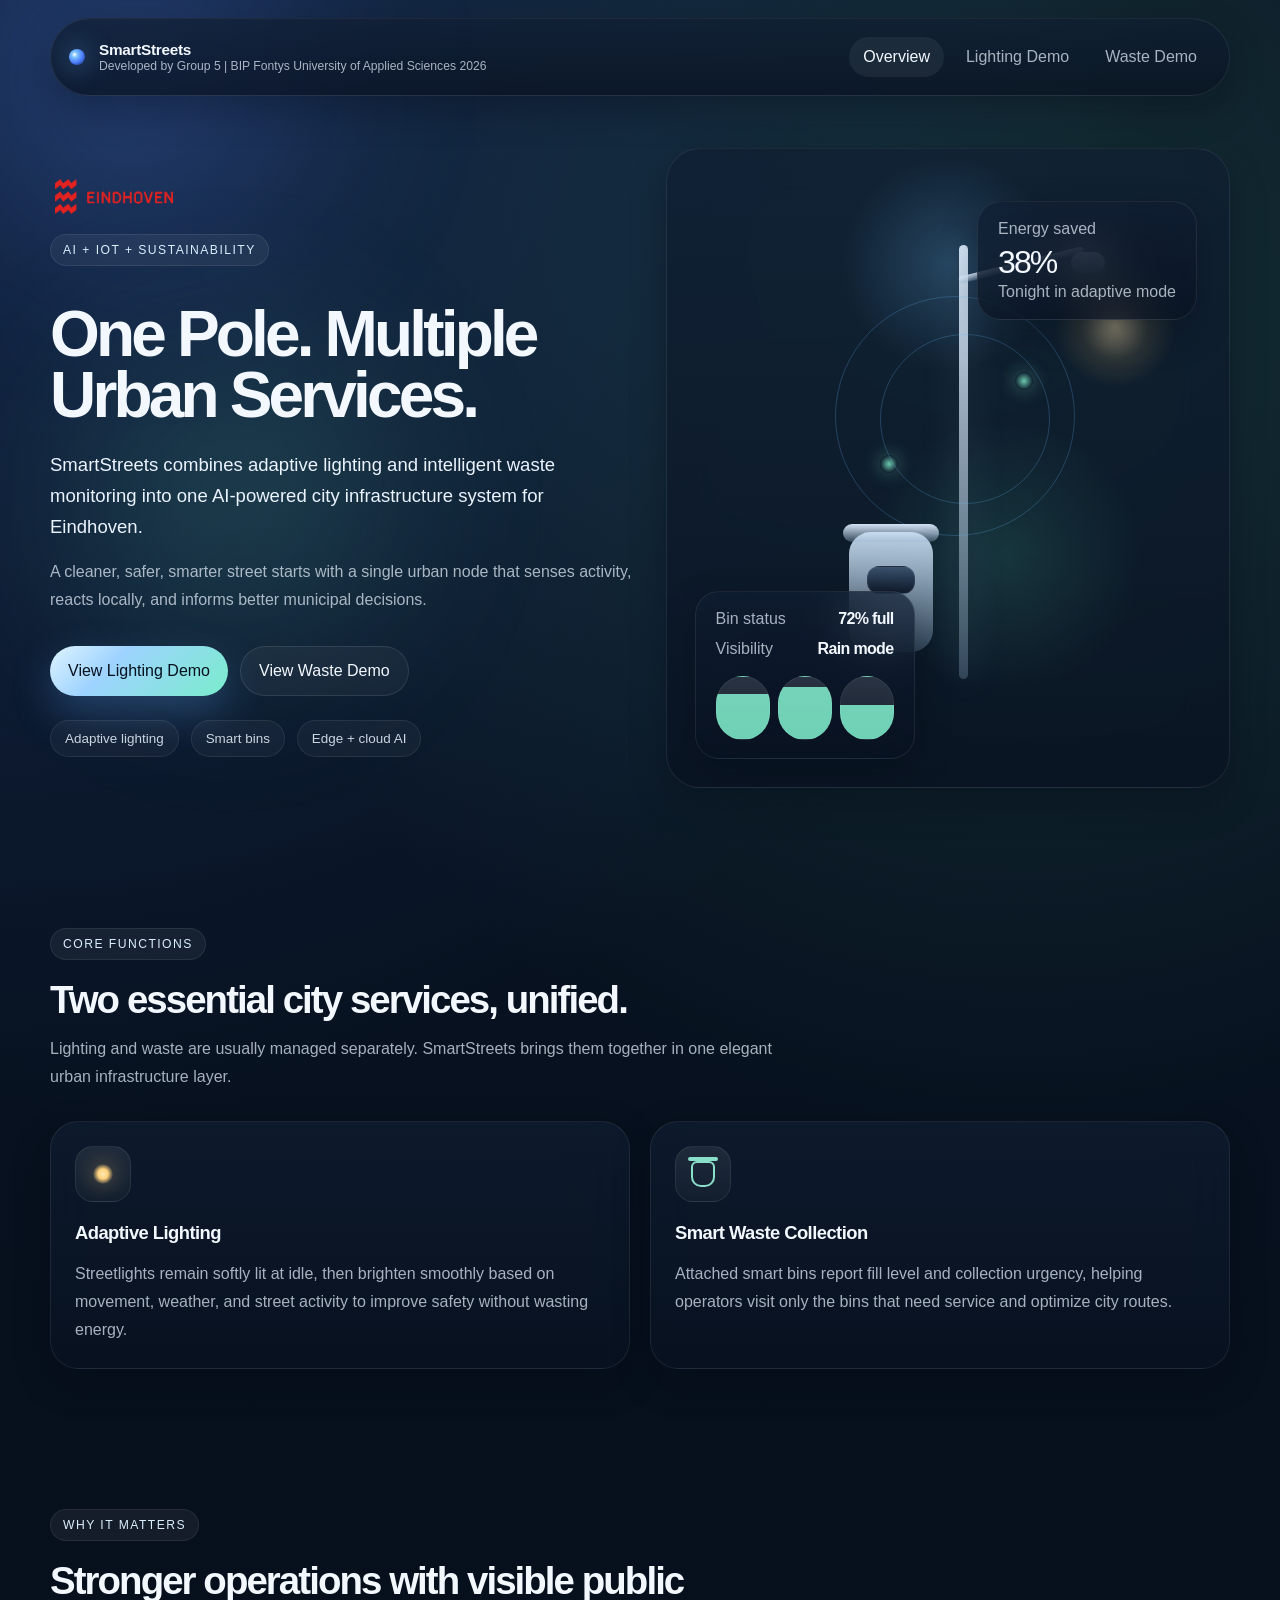
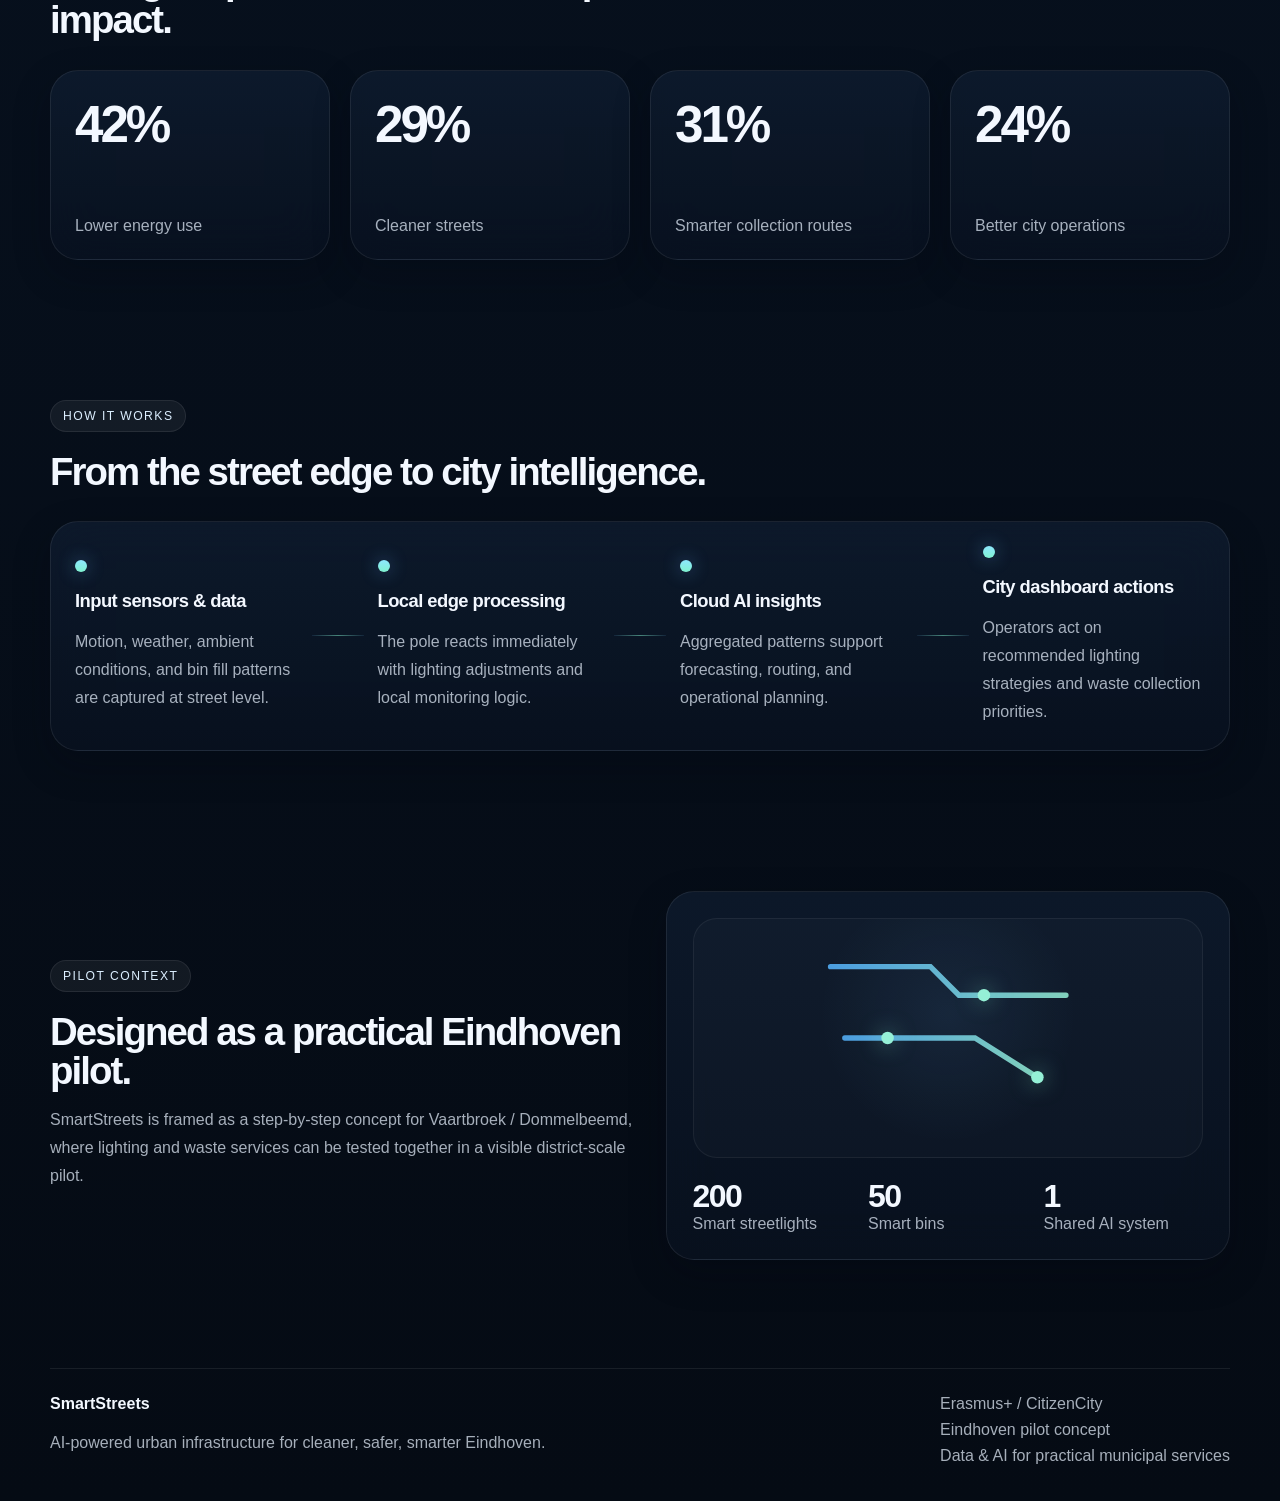
==== index.html @ 126df007 "Initial commit from production" ====
<!DOCTYPE html>
<html lang="en">
<head>
  <meta charset="UTF-8">
  <meta name="viewport" content="width=device-width, initial-scale=1.0">
  <title>SmartStreets | AI-Powered Urban Infrastructure</title>
  <meta name="description" content="SmartStreets is an Erasmus+ / CitizenCity concept for Eindhoven that combines adaptive lighting and smart waste collection in one intelligent street pole.">
  <link rel="stylesheet" href="style.css">
</head>
<body data-page="home">
  <div class="site-shell">
    <div class="ambient ambient-a"></div>
    <div class="ambient ambient-b"></div>
    <div class="ambient-grid"></div>

    <header class="site-header">
      <nav class="nav glass">
        <a class="brand" href="index.html" aria-label="SmartStreets home">
          <span class="brand-mark"></span>
          <span>
            <strong>SmartStreets</strong>
            <small>Developed by Group 5 | BIP Fontys University of Applied Sciences 2026</small>
          </span>
        </a>
        <button class="nav-toggle" type="button" aria-expanded="false" aria-label="Toggle navigation">
          <span></span>
          <span></span>
        </button>
        <div class="nav-links">
          <a class="nav-link active" href="index.html">Overview</a>
          <a class="nav-link" href="lighting.html">Lighting Demo</a>
          <a class="nav-link" href="waste.html">Waste Demo</a>
        </div>
      </nav>
    </header>

    <main>
      <section class="hero hero-home section">
        <div class="container hero-grid">
          <div class="hero-copy reveal">
            <span class="logo">
              <img src="/eindhoven-logo.png">
            </span>
            <div class="eyebrow">AI + IoT + Sustainability</div>
            <h1>One Pole. Multiple Urban Services.</h1>
            <p class="lead">SmartStreets combines adaptive lighting and intelligent waste monitoring into one AI-powered city infrastructure system for Eindhoven.</p>
            <p class="sublead">A cleaner, safer, smarter street starts with a single urban node that senses activity, reacts locally, and informs better municipal decisions.</p>
            <div class="hero-actions">
              <a class="button button-primary" href="lighting.html">View Lighting Demo</a>
              <a class="button button-secondary" href="waste.html">View Waste Demo</a>
            </div>
            <div class="hero-tags">
              <span>Adaptive lighting</span>
              <span>Smart bins</span>
              <span>Edge + cloud AI</span>
            </div>
          </div>

          <div class="hero-visual reveal" data-delay="120">
            <div class="hero-device glass">
              <div class="pole-illustration">
                <div class="pole-glow"></div>
                <div class="pole-stem"></div>
                <div class="pole-arm"></div>
                <div class="pole-lamp"></div>
                <div class="sensor-ring sensor-ring-a"></div>
                <div class="sensor-ring sensor-ring-b"></div>
                <div class="smart-bin">
                  <div class="smart-bin-lid"></div>
                  <div class="smart-bin-panel"></div>
                </div>
                <div class="data-pulse pulse-a"></div>
                <div class="data-pulse pulse-b"></div>
              </div>
              <div class="floating-card stats-card glass">
                <div class="metric-label">Energy saved</div>
                <div class="metric-value" data-count="38">0%</div>
                <div class="metric-meta">Tonight in adaptive mode</div>
              </div>
              <div class="floating-card status-card glass">
                <div class="status-row">
                  <span>Bin status</span>
                  <strong>72% full</strong>
                </div>
                <div class="status-row">
                  <span>Visibility</span>
                  <strong>Rain mode</strong>
                </div>
                <div class="mini-bars">
                  <span style="--fill: 0.72"></span>
                  <span style="--fill: 0.84"></span>
                  <span style="--fill: 0.55"></span>
                </div>
              </div>
            </div>
          </div>
        </div>
      </section>

      <section class="section">
        <div class="container">
          <div class="section-heading reveal">
            <div class="eyebrow">Core Functions</div>
            <h2>Two essential city services, unified.</h2>
            <p>Lighting and waste are usually managed separately. SmartStreets brings them together in one elegant urban infrastructure layer.</p>
          </div>
          <div class="feature-grid">
            <article class="feature-card glass reveal">
              <div class="feature-icon icon-light">
                <span></span>
              </div>
              <h3>Adaptive Lighting</h3>
              <p>Streetlights remain softly lit at idle, then brighten smoothly based on movement, weather, and street activity to improve safety without wasting energy.</p>
            </article>
            <article class="feature-card glass reveal" data-delay="100">
              <div class="feature-icon icon-bin">
                <span></span>
              </div>
              <h3>Smart Waste Collection</h3>
              <p>Attached smart bins report fill level and collection urgency, helping operators visit only the bins that need service and optimize city routes.</p>
            </article>
          </div>
        </div>
      </section>

      <section class="section">
        <div class="container">
          <div class="section-heading reveal">
            <div class="eyebrow">Why It Matters</div>
            <h2>Stronger operations with visible public impact.</h2>
          </div>
          <div class="metrics-grid">
            <article class="metric-card glass reveal">
              <strong data-count="42">0%</strong>
              <span>Lower energy use</span>
            </article>
            <article class="metric-card glass reveal" data-delay="80">
              <strong data-count="29">0%</strong>
              <span>Cleaner streets</span>
            </article>
            <article class="metric-card glass reveal" data-delay="160">
              <strong data-count="31">0%</strong>
              <span>Smarter collection routes</span>
            </article>
            <article class="metric-card glass reveal" data-delay="240">
              <strong data-count="24">0%</strong>
              <span>Better city operations</span>
            </article>
          </div>
        </div>
      </section>

      <section class="section">
        <div class="container">
          <div class="section-heading reveal">
            <div class="eyebrow">How It Works</div>
            <h2>From the street edge to city intelligence.</h2>
          </div>
          <div class="process-strip glass reveal">
            <div class="process-step">
              <div class="process-dot"></div>
              <h3>Input sensors &amp; data</h3>
              <p>Motion, weather, ambient conditions, and bin fill patterns are captured at street level.</p>
            </div>
            <div class="process-line"></div>
            <div class="process-step">
              <div class="process-dot"></div>
              <h3>Local edge processing</h3>
              <p>The pole reacts immediately with lighting adjustments and local monitoring logic.</p>
            </div>
            <div class="process-line"></div>
            <div class="process-step">
              <div class="process-dot"></div>
              <h3>Cloud AI insights</h3>
              <p>Aggregated patterns support forecasting, routing, and operational planning.</p>
            </div>
            <div class="process-line"></div>
            <div class="process-step">
              <div class="process-dot"></div>
              <h3>City dashboard actions</h3>
              <p>Operators act on recommended lighting strategies and waste collection priorities.</p>
            </div>
          </div>
        </div>
      </section>

      <section class="section">
        <div class="container pilot-grid">
          <div class="pilot-copy reveal">
            <div class="eyebrow">Pilot Context</div>
            <h2>Designed as a practical Eindhoven pilot.</h2>
            <p>SmartStreets is framed as a step-by-step concept for Vaartbroek / Dommelbeemd, where lighting and waste services can be tested together in a visible district-scale pilot.</p>
          </div>
          <div class="pilot-panel glass reveal" data-delay="120">
            <div class="pilot-map">
              <svg viewBox="0 0 360 240" aria-label="Stylized district map">
                <defs>
                  <linearGradient id="lineGlow" x1="0%" x2="100%">
                    <stop offset="0%" stop-color="#56b5ff"/>
                    <stop offset="100%" stop-color="#95f0d6"/>
                  </linearGradient>
                </defs>
                <path d="M48 40 L160 40 L192 72 L312 72" />
                <path d="M64 120 L210 120 L280 164" />
                <path d="M112 24 L112 184" />
                <path d="M220 48 L220 208" />
                <path d="M48 184 L312 184" />
                <circle cx="112" cy="120" r="7" />
                <circle cx="220" cy="72" r="7" />
                <circle cx="280" cy="164" r="7" />
              </svg>
            </div>
            <div class="pilot-stats">
              <div>
                <strong>200</strong>
                <span>Smart streetlights</span>
              </div>
              <div>
                <strong>50</strong>
                <span>Smart bins</span>
              </div>
              <div>
                <strong>1</strong>
                <span>Shared AI system</span>
              </div>
            </div>
          </div>
        </div>
      </section>
    </main>

    <footer class="site-footer">
      <div class="container footer-grid">
        <div>
          <strong>SmartStreets</strong>
          <p>AI-powered urban infrastructure for cleaner, safer, smarter Eindhoven.</p>
        </div>
        <div>
          <span>Erasmus+ / CitizenCity</span>
          <span>Eindhoven pilot concept</span>
          <span>Data &amp; AI for practical municipal services</span>
        </div>
      </div>
    </footer>
  </div>

  <div class="page-loader" aria-hidden="true">
    <div class="loader-mark"></div>
  </div>

  <script src="script.js"></script>
</body>
</html>
---- style.css ----
:root {
  --bg: #07111f;
  --bg-soft: #0c1b30;
  --panel: rgba(11, 23, 41, 0.68);
  --panel-strong: rgba(11, 21, 38, 0.9);
  --line: rgba(255, 255, 255, 0.08);
  --line-strong: rgba(255, 255, 255, 0.16);
  --text: #f3f8ff;
  --muted: rgba(228, 238, 251, 0.72);
  --blue: #66b8ff;
  --blue-strong: #3d8dff;
  --mint: #83f2cf;
  --amber: #ffd27d;
  --red: #ff6a7a;
  --shadow: 0 28px 80px rgba(0, 0, 0, 0.35);
  --shadow-soft: 0 14px 36px rgba(2, 8, 18, 0.28);
  --radius-lg: 28px;
  --radius-md: 20px;
  --radius-sm: 14px;
  --container: min(1180px, calc(100vw - 48px));
  --nav-height: 78px;
  --transition: 260ms cubic-bezier(0.22, 1, 0.36, 1);
}

*,
*::before,
*::after {
  box-sizing: border-box;
}

html {
  scroll-behavior: smooth;
}

body {
  margin: 0;
  min-height: 100vh;
  font-family: "Avenir Next", Avenir, "Segoe UI", sans-serif;
  color: var(--text);
  background:
    radial-gradient(circle at top left, rgba(75, 136, 255, 0.2), transparent 34%),
    radial-gradient(circle at 80% 10%, rgba(99, 229, 187, 0.14), transparent 28%),
    linear-gradient(180deg, #081221 0%, #07111f 35%, #050b14 100%);
  overflow-x: hidden;
}

img,
svg {
  display: block;
  max-width: 100%;
}

a {
  color: inherit;
  text-decoration: none;
}

button,
input {
  font: inherit;
}

button {
  border: 0;
  background: none;
  color: inherit;
  cursor: pointer;
}

.site-shell {
  position: relative;
  isolation: isolate;
}

.ambient,
.ambient-grid {
  position: fixed;
  inset: 0;
  pointer-events: none;
}

.ambient {
  filter: blur(80px);
  opacity: 0.35;
  z-index: -3;
}

.ambient-a {
  top: -20%;
  left: -10%;
  width: 42vw;
  height: 42vw;
  background: radial-gradient(circle, rgba(95, 149, 255, 0.8), transparent 65%);
  animation: drift 18s ease-in-out infinite alternate;
}

.ambient-b {
  top: 30%;
  right: -12%;
  width: 36vw;
  height: 36vw;
  background: radial-gradient(circle, rgba(108, 232, 194, 0.65), transparent 70%);
  animation: drift 22s ease-in-out infinite alternate-reverse;
}

.ambient-grid {
  z-index: -2;
  opacity: 0.2;
  background-image:
    linear-gradient(rgba(255, 255, 255, 0.035) 1px, transparent 1px),
    linear-gradient(90deg, rgba(255, 255, 255, 0.035) 1px, transparent 1px);
  background-size: 72px 72px;
  mask-image: radial-gradient(circle at 50% 20%, black 25%, transparent 90%);
}

.container {
  width: var(--container);
  margin: 0 auto;
}

.section {
  padding: 48px 0 92px;
}

.site-header {
  position: sticky;
  top: 0;
  z-index: 20;
  padding: 18px 0 0;
}

.nav {
  width: var(--container);
  margin: 0 auto;
  min-height: var(--nav-height);
  padding: 14px 18px;
  display: flex;
  align-items: center;
  justify-content: space-between;
  gap: 18px;
  border-radius: 40px;
}

.glass {
  background: linear-gradient(180deg, rgba(16, 30, 50, 0.7), rgba(9, 18, 33, 0.72));
  border: 1px solid var(--line);
  box-shadow: var(--shadow-soft);
  backdrop-filter: blur(24px);
  -webkit-backdrop-filter: blur(24px);
}

.brand {
  display: inline-flex;
  align-items: center;
  gap: 14px;
}

.brand strong,
.brand small {
  display: block;
}

.brand strong {
  font-size: 0.96rem;
  letter-spacing: -0.02em;
}

.brand small {
  color: var(--muted);
  font-size: 0.76rem;
}

.brand-mark {
  width: 16px;
  height: 16px;
  border-radius: 50%;
  background: radial-gradient(circle at 35% 35%, #ffffff 0%, #7bc1ff 20%, #4a7cff 55%, #0d2040 100%);
  box-shadow: 0 0 26px rgba(102, 184, 255, 0.65);
}

.nav-links {
  display: flex;
  align-items: center;
  gap: 8px;
}

.nav-link {
  position: relative;
  padding: 11px 14px;
  color: var(--muted);
  border-radius: 999px;
  transition: background var(--transition), color var(--transition), transform var(--transition);
}

.nav-link:hover,
.nav-link.active {
  color: var(--text);
  background: rgba(255, 255, 255, 0.06);
}

.nav-toggle {
  display: none;
  width: 46px;
  height: 46px;
  border-radius: 14px;
  border: 1px solid var(--line);
}

.nav-toggle span {
  display: block;
  width: 18px;
  height: 2px;
  margin: 5px auto;
  background: var(--text);
  transition: transform var(--transition), opacity var(--transition);
}

.hero {
  padding-top: 52px;
}

.hero-grid,
.pilot-grid,
.demo-layout {
  display: grid;
  grid-template-columns: 1.02fr 0.98fr;
  gap: 28px;
  align-items: center;
}

.eyebrow {
  display: inline-flex;
  align-items: center;
  gap: 8px;
  padding: 8px 12px;
  margin-bottom: 20px;
  border-radius: 999px;
  color: #dcefff;
  font-size: 0.76rem;
  text-transform: uppercase;
  letter-spacing: 0.12em;
  background: rgba(255, 255, 255, 0.055);
  border: 1px solid rgba(255, 255, 255, 0.08);
}

.eyebrow.small {
  padding: 0;
  border: 0;
  background: none;
  color: rgba(210, 226, 245, 0.75);
}

h1,
h2,
h3,
p {
  margin: 0;
}

h1 {
  margin-top: 18px;
  font-size: clamp(3rem, 5vw, 5.4rem);
  line-height: 0.96;
  letter-spacing: -0.06em;
}

h2 {
  font-size: clamp(2rem, 3vw, 3.3rem);
  line-height: 1.02;
  letter-spacing: -0.05em;
}

h3 {
  font-size: 1.15rem;
  letter-spacing: -0.03em;
}

.lead {
  margin-top: 24px;
  max-width: 62ch;
  font-size: 1.16rem;
  line-height: 1.65;
  color: #ebf3ff;
}

.sublead,
.section-heading p,
.feature-card p,
.process-step p,
.pilot-copy p,
.site-footer p,
.demo-page .section-heading p {
  margin-top: 16px;
  color: var(--muted);
  line-height: 1.75;
}

.hero-actions,
.hero-tags,
.demo-controls,
.legend,
.status-pill-row {
  display: flex;
  flex-wrap: wrap;
  gap: 12px;
  margin-top: 20px;
}

.hero-actions {
  margin-top: 32px;
}

.hero-tags {
  margin-top: 24px;
}

.logo{
  width: 20%;
  display: flex;
  justify-content: center;
  align-items: center;
  margin-bottom: 20px;
  margin-left: 5px;
}

.hero-tags span,
.status-pill {
  padding: 10px 14px;
  border-radius: 999px;
  border: 1px solid rgba(255, 255, 255, 0.08);
  background: rgba(255, 255, 255, 0.04);
  color: rgba(228, 238, 251, 0.88);
  font-size: 0.84rem;
}

.button {
  display: inline-flex;
  align-items: center;
  justify-content: center;
  min-height: 50px;
  padding: 0 18px;
  border-radius: 999px;
  transition: transform var(--transition), box-shadow var(--transition), background var(--transition), border-color var(--transition);
}

.button:hover {
  transform: translateY(-2px);
}

.button-primary {
  color: #06111f;
  background: linear-gradient(135deg, #dff4ff 0%, #9ed3ff 35%, #79edcb 100%);
  box-shadow: 0 16px 40px rgba(92, 164, 255, 0.28);
}

.button-secondary,
.button-ghost {
  border: 1px solid rgba(255, 255, 255, 0.1);
  background: rgba(255, 255, 255, 0.045);
}

.button-ghost {
  color: var(--muted);
}

.hero-device {
  position: relative;
  min-height: 640px;
  border-radius: 34px;
  overflow: hidden;
  padding: 40px;
}

.hero-device::before {
  content: "";
  position: absolute;
  inset: 0;
  background:
    radial-gradient(circle at 50% 18%, rgba(108, 194, 255, 0.22), transparent 18%),
    radial-gradient(circle at 60% 64%, rgba(95, 246, 201, 0.12), transparent 26%);
}

.pole-illustration {
  position: absolute;
  inset: 0;
}

.pole-stem,
.pole-arm,
.pole-lamp,
.smart-bin,
.smart-bin-lid,
.smart-bin-panel {
  position: absolute;
  background: linear-gradient(180deg, rgba(222, 238, 255, 0.95), rgba(141, 171, 201, 0.3));
}

.pole-stem {
  left: 52%;
  top: 15%;
  width: 9px;
  height: 68%;
  border-radius: 999px;
  box-shadow: 0 0 36px rgba(180, 210, 255, 0.18);
}

.pole-arm {
  left: 52%;
  top: 20%;
  width: 128px;
  height: 7px;
  border-radius: 999px;
  transform-origin: left center;
  transform: rotate(-14deg);
}

.pole-lamp {
  left: calc(52% + 112px);
  top: calc(20% - 25px);
  width: 34px;
  height: 22px;
  border-radius: 18px;
  box-shadow: 0 0 32px rgba(255, 211, 127, 0.5);
}

.pole-glow {
  position: absolute;
  left: calc(52% + 96px);
  top: calc(20% - 10px);
  width: 120px;
  height: 120px;
  border-radius: 50%;
  background: radial-gradient(circle, rgba(255, 226, 169, 0.5), rgba(255, 206, 113, 0.12) 38%, transparent 72%);
  filter: blur(3px);
  animation: breathe 3.4s ease-in-out infinite;
}

.sensor-ring,
.data-pulse {
  position: absolute;
  border-radius: 50%;
  border: 1px solid rgba(102, 184, 255, 0.24);
}

.sensor-ring-a {
  width: 170px;
  height: 170px;
  top: 29%;
  left: 38%;
}

.sensor-ring-b {
  width: 240px;
  height: 240px;
  top: 23%;
  left: 30%;
  animation: spin 16s linear infinite;
}

.data-pulse {
  width: 18px;
  height: 18px;
  background: radial-gradient(circle, rgba(131, 242, 207, 0.8), transparent 70%);
  border: 0;
  box-shadow: 0 0 18px rgba(131, 242, 207, 0.38);
}

.pulse-a {
  top: 48%;
  left: 38%;
  animation: floatY 5.2s ease-in-out infinite;
}

.pulse-b {
  top: 35%;
  left: 62%;
  animation: floatY 4.4s ease-in-out infinite reverse;
}

.smart-bin {
  left: calc(52% - 110px);
  top: 60%;
  width: 84px;
  height: 120px;
  border-radius: 22px;
  background: linear-gradient(180deg, rgba(205, 227, 247, 0.92), rgba(114, 142, 173, 0.34));
}

.smart-bin-lid {
  left: -6px;
  top: -8px;
  width: 96px;
  height: 18px;
  border-radius: 14px;
}

.smart-bin-panel {
  left: 18px;
  top: 34px;
  width: 48px;
  height: 28px;
  border-radius: 12px;
  background: linear-gradient(180deg, rgba(34, 58, 87, 0.78), rgba(9, 20, 37, 0.94));
  border: 1px solid rgba(255, 255, 255, 0.08);
}

.floating-card {
  position: absolute;
  padding: 18px 20px;
  border-radius: 24px;
}

.stats-card {
  top: 52px;
  right: 32px;
  min-width: 180px;
}

.status-card {
  left: 28px;
  bottom: 28px;
  min-width: 220px;
}

.metric-label,
.metric-meta,
.status-row span,
.compare-row span,
.data-list span,
.big-metric span,
.metric-card span {
  color: var(--muted);
}

.metric-value {
  margin: 6px 0 2px;
  font-size: 2rem;
  letter-spacing: -0.06em;
}

.status-row,
.compare-row,
.data-list div,
.map-header {
  display: flex;
  align-items: center;
  justify-content: space-between;
  gap: 14px;
}

.status-row + .status-row,
.compare-row + .compare-row,
.data-list div + div {
  margin-top: 12px;
}

.mini-bars {
  display: flex;
  gap: 8px;
  margin-top: 18px;
}

.mini-bars span {
  flex: 1;
  height: 64px;
  border-radius: 999px;
  background:
    linear-gradient(180deg, rgba(255, 255, 255, 0.08), rgba(255, 255, 255, 0.02)),
    linear-gradient(0deg, rgba(125, 242, 206, 0.85) calc(var(--fill) * 100%), rgba(255, 255, 255, 0.05) calc(var(--fill) * 100%));
  border: 1px solid rgba(255, 255, 255, 0.06);
}

.section-heading {
  max-width: 760px;
  margin-bottom: 30px;
}

.feature-grid,
.metrics-grid {
  display: grid;
  gap: 20px;
}

.feature-grid {
  grid-template-columns: repeat(2, minmax(0, 1fr));
}

.metrics-grid {
  grid-template-columns: repeat(4, minmax(0, 1fr));
}

.feature-card,
.metric-card,
.dashboard-card,
.comparison-card,
.pilot-panel,
.process-strip,
.demo-stage {
  border-radius: var(--radius-lg);
}

.feature-card,
.metric-card,
.dashboard-card,
.comparison-card {
  padding: 24px;
}

.feature-card {
  min-height: 240px;
}

.feature-icon {
  width: 56px;
  height: 56px;
  margin-bottom: 20px;
  border-radius: 18px;
  position: relative;
  background: linear-gradient(180deg, rgba(255, 255, 255, 0.08), rgba(255, 255, 255, 0.03));
  border: 1px solid rgba(255, 255, 255, 0.08);
}

.icon-light span,
.icon-bin span {
  position: absolute;
  inset: 0;
  margin: auto;
}

.icon-light span {
  width: 20px;
  height: 20px;
  border-radius: 50%;
  background: radial-gradient(circle, #ffe8b2 0%, #ffd27d 35%, rgba(255, 210, 125, 0.15) 70%);
  box-shadow: 0 0 22px rgba(255, 210, 125, 0.4);
}

.icon-bin span {
  width: 24px;
  height: 26px;
  border-radius: 6px 6px 10px 10px;
  border: 2px solid #8adfcb;
}

.icon-bin span::before {
  content: "";
  position: absolute;
  left: 50%;
  top: -6px;
  width: 30px;
  height: 4px;
  transform: translateX(-50%);
  border-radius: 999px;
  background: #8adfcb;
}

.metric-card {
  min-height: 190px;
  display: flex;
  flex-direction: column;
  justify-content: space-between;
}

.metric-card strong {
  font-size: clamp(2.2rem, 4vw, 3.4rem);
  letter-spacing: -0.06em;
}

.process-strip {
  display: grid;
  grid-template-columns: repeat(7, auto);
  align-items: center;
  gap: 14px;
  padding: 24px;
}

.process-step {
  min-width: 200px;
}

.process-dot {
  width: 12px;
  height: 12px;
  margin-bottom: 18px;
  border-radius: 50%;
  background: linear-gradient(180deg, #8ee7ff, #80f2d0);
  box-shadow: 0 0 18px rgba(102, 184, 255, 0.45);
}

.process-line {
  width: 52px;
  height: 1px;
  background: linear-gradient(90deg, rgba(102, 184, 255, 0.1), rgba(131, 242, 207, 0.5), rgba(102, 184, 255, 0.1));
}

.pilot-panel {
  padding: 26px;
}

.pilot-map {
  height: 240px;
  padding: 12px;
  border-radius: 24px;
  border: 1px solid rgba(255, 255, 255, 0.06);
  background: radial-gradient(circle at 50% 40%, rgba(102, 184, 255, 0.08), transparent 44%), rgba(255, 255, 255, 0.02);
}

.pilot-map svg {
  width: 100%;
  height: 100%;
}

.pilot-map path {
  fill: none;
  stroke: url(#lineGlow);
  stroke-width: 6;
  stroke-linecap: round;
  opacity: 0.85;
}

.pilot-map circle {
  fill: #95f0d6;
  filter: drop-shadow(0 0 12px rgba(131, 242, 207, 0.55));
}

.pilot-stats {
  margin-top: 20px;
  display: grid;
  grid-template-columns: repeat(3, minmax(0, 1fr));
  gap: 16px;
}

.pilot-stats strong {
  display: block;
  font-size: 2rem;
  letter-spacing: -0.05em;
}

.pilot-stats span {
  color: var(--muted);
}

.demo-page {
  padding-top: 34px;
}

.demo-layout {
  align-items: start;
}

.demo-stage {
  padding: 22px;
}

.demo-sidebar {
  display: grid;
  gap: 18px;
}

.map-header {
  margin-bottom: 20px;
}

.map-header h2 {
  margin-top: 6px;
  font-size: 1.5rem;
}

.legend {
  gap: 18px;
  color: var(--muted);
  font-size: 0.88rem;
}

.legend span {
  display: inline-flex;
  align-items: center;
  gap: 8px;
}

.legend-dot {
  width: 10px;
  height: 10px;
  border-radius: 50%;
}

.legend-dot.idle {
  background: rgba(235, 242, 255, 0.28);
}

.legend-dot.active,
.legend-dot.blue {
  background: var(--blue);
  box-shadow: 0 0 12px rgba(102, 184, 255, 0.6);
}

.legend-dot.red {
  background: var(--red);
  box-shadow: 0 0 12px rgba(255, 106, 122, 0.5);
}

.legend-dot.walker,
.legend-dot.truck {
  background: var(--mint);
  box-shadow: 0 0 12px rgba(131, 242, 207, 0.5);
}

.lighting-map,
.waste-map {
  position: relative;
  height: 560px;
  overflow: hidden;
  border-radius: 28px;
  border: 1px solid rgba(255, 255, 255, 0.06);
  background:
    radial-gradient(circle at 50% 50%, rgba(78, 132, 240, 0.08), transparent 40%),
    linear-gradient(180deg, rgba(9, 19, 34, 0.88), rgba(5, 12, 21, 0.98));
}

.lighting-map::before,
.waste-map::before {
  content: "";
  position: absolute;
  inset: 18px;
  border-radius: 22px;
  border: 1px solid rgba(255, 255, 255, 0.04);
  pointer-events: none;
}

.map-streets,
.route-path,
.route-overlay {
  position: absolute;
  inset: 0;
  width: 100%;
  height: 100%;
}

.map-streets path {
  fill: none;
  stroke: rgba(185, 211, 239, 0.14);
  stroke-width: 16;
  stroke-linecap: round;
  stroke-linejoin: round;
}

.route-path path,
.route-overlay path {
  fill: none;
  stroke-width: 6;
  stroke-linecap: round;
  stroke-linejoin: round;
  stroke-dasharray: 10 12;
}

.route-path path {
  stroke: rgba(131, 242, 207, 0.24);
}

.route-overlay path {
  stroke: rgba(102, 184, 255, 0.58);
  filter: drop-shadow(0 0 8px rgba(102, 184, 255, 0.28));
}

.light-node,
.bin-node,
.walker,
.truck {
  position: absolute;
  transform: translate(-50%, -50%);
}

.light-node {
  width: 20px;
  height: 20px;
}

.light-node::before,
.light-node::after {
  content: "";
  position: absolute;
  inset: 0;
  margin: auto;
  border-radius: 50%;
  transition: transform 400ms ease, opacity 400ms ease, background 400ms ease, box-shadow 400ms ease;
}

.light-node::before {
  width: 10px;
  height: 10px;
  background: rgba(255, 236, 188, 0.72);
  border: 1px solid rgba(255, 255, 255, 0.08);
  box-shadow: 0 0 10px rgba(255, 214, 132, 0.22);
}

.light-node::after {
  width: 48px;
  height: 48px;
  opacity: 0.34;
  background: radial-gradient(circle, rgba(255, 226, 170, 0.42), rgba(255, 210, 125, 0.1) 48%, rgba(102, 184, 255, 0.02) 68%, transparent 78%);
}

.light-node.active::before {
  background: rgba(255, 233, 187, 0.95);
  box-shadow: 0 0 18px rgba(255, 210, 125, 0.74);
}

.light-node.active::after {
  opacity: 1;
  transform: scale(1.2);
  background: radial-gradient(circle, rgba(255, 228, 170, 0.65), rgba(255, 210, 125, 0.18) 44%, rgba(102, 184, 255, 0.08) 62%, transparent 74%);
  box-shadow: 0 0 42px rgba(255, 210, 125, 0.18);
}

.walker,
.truck {
  width: 24px;
  height: 24px;
  z-index: 4;
}

.walker span,
.truck span {
  position: absolute;
  inset: 0;
  border-radius: 50%;
}

.walker span {
  background: linear-gradient(180deg, #a6ffd8, #69d8b4);
  box-shadow: 0 0 18px rgba(131, 242, 207, 0.5);
}

.walker span::before {
  content: "";
  position: absolute;
  left: 50%;
  top: -8px;
  width: 10px;
  height: 10px;
  border-radius: 50%;
  transform: translateX(-50%);
  background: #d5ffee;
}

.truck {
  width: 30px;
  height: 30px;
}

.truck span {
  background: linear-gradient(180deg, #d7f2ff, #75b8ff);
  clip-path: polygon(8% 50%, 20% 30%, 64% 30%, 80% 46%, 92% 46%, 92% 70%, 8% 70%);
  box-shadow: 0 0 18px rgba(102, 184, 255, 0.45);
}

.truck span::before,
.truck span::after {
  content: "";
  position: absolute;
  bottom: 3px;
  width: 6px;
  height: 6px;
  border-radius: 50%;
  background: #07111f;
}

.truck span::before {
  left: 8px;
}

.truck span::after {
  right: 8px;
}

.speed-control {
  margin-left: auto;
  display: inline-flex;
  align-items: center;
  gap: 12px;
  color: var(--muted);
}

.speed-control input {
  width: 130px;
  accent-color: #8adfcb;
}

.dashboard-card h3,
.comparison-card h3 {
  margin-bottom: 18px;
}

.data-list strong,
.compare-row strong,
.status-row strong,
.big-metric strong {
  letter-spacing: -0.04em;
}

.big-metric strong {
  display: block;
  font-size: 3rem;
  margin-bottom: 4px;
}

.mini-chart {
  margin-top: 18px;
  display: grid;
  grid-template-columns: repeat(5, 1fr);
  gap: 10px;
  align-items: end;
  height: 68px;
}

.mini-chart span {
  border-radius: 999px;
  background: linear-gradient(180deg, rgba(131, 242, 207, 0.12), rgba(102, 184, 255, 0.8));
  animation: chartPulse 4s ease-in-out infinite;
}

.mini-chart span:nth-child(1) { height: 34px; animation-delay: 0.1s; }
.mini-chart span:nth-child(2) { height: 48px; animation-delay: 0.3s; }
.mini-chart span:nth-child(3) { height: 60px; animation-delay: 0.5s; }
.mini-chart span:nth-child(4) { height: 44px; animation-delay: 0.7s; }
.mini-chart span:nth-child(5) { height: 56px; animation-delay: 0.9s; }

.bin-node {
  width: 18px;
  height: 18px;
  border-radius: 50%;
  z-index: 3;
  transition: background 280ms ease, box-shadow 280ms ease, transform 280ms ease;
}

.bin-node::before {
  content: "";
  position: absolute;
  inset: -8px;
  border-radius: 50%;
  border: 1px solid transparent;
  opacity: 0;
}

.bin-node.normal {
  background: var(--blue);
  box-shadow: 0 0 16px rgba(102, 184, 255, 0.38);
}

.bin-node.urgent {
  background: var(--red);
  box-shadow: 0 0 18px rgba(255, 106, 122, 0.55);
  animation: urgentPulse 1.8s ease-in-out infinite;
}

.bin-node.urgent::before {
  opacity: 1;
  border-color: rgba(255, 106, 122, 0.36);
}

.status-pill.urgent {
  color: #ffd8dd;
  background: rgba(255, 106, 122, 0.12);
}

.status-pill.normal {
  color: #c9fdee;
  background: rgba(131, 242, 207, 0.12);
}

.site-footer {
  padding: 16px 0 36px;
}

.site-footer.compact {
  padding-top: 0;
}

.footer-grid {
  display: flex;
  justify-content: space-between;
  gap: 24px;
  padding-top: 26px;
  border-top: 1px solid rgba(255, 255, 255, 0.08);
}

.footer-grid > div:last-child {
  display: grid;
  gap: 8px;
  color: var(--muted);
}

.page-loader {
  position: fixed;
  inset: 0;
  z-index: 40;
  display: grid;
  place-items: center;
  background: rgba(4, 9, 18, 0.96);
  transition: opacity 700ms ease, visibility 700ms ease;
}

.page-loader.hidden {
  opacity: 0;
  visibility: hidden;
}

.loader-mark {
  width: 54px;
  height: 54px;
  border-radius: 50%;
  border: 1px solid rgba(255, 255, 255, 0.14);
  border-top-color: rgba(131, 242, 207, 0.95);
  animation: spin 1.1s linear infinite;
}

.reveal {
  opacity: 0;
  transform: translateY(28px);
  transition: opacity 680ms ease, transform 680ms ease;
  transition-delay: var(--reveal-delay, 0ms);
}

.reveal.is-visible {
  opacity: 1;
  transform: translateY(0);
}

.page-ready main,
.page-ready footer,
.page-ready header {
  animation: fadeUp 0.9s cubic-bezier(0.22, 1, 0.36, 1);
}

@keyframes drift {
  from { transform: translate3d(0, 0, 0) scale(1); }
  to { transform: translate3d(4%, 5%, 0) scale(1.08); }
}

@keyframes spin {
  to { transform: rotate(360deg); }
}

@keyframes breathe {
  0%, 100% { transform: scale(0.96); opacity: 0.8; }
  50% { transform: scale(1.06); opacity: 1; }
}

@keyframes floatY {
  0%, 100% { transform: translateY(0); opacity: 0.7; }
  50% { transform: translateY(-14px); opacity: 1; }
}

@keyframes chartPulse {
  0%, 100% { opacity: 0.7; }
  50% { opacity: 1; }
}

@keyframes urgentPulse {
  0%, 100% { transform: translate(-50%, -50%) scale(1); }
  50% { transform: translate(-50%, -50%) scale(1.14); }
}

@keyframes fadeUp {
  from { opacity: 0; transform: translateY(12px); }
  to { opacity: 1; transform: translateY(0); }
}

@media (max-width: 1080px) {
  .hero-grid,
  .pilot-grid,
  .demo-layout,
  .feature-grid,
  .metrics-grid {
    grid-template-columns: 1fr;
  }

  .metrics-grid {
    grid-template-columns: repeat(2, minmax(0, 1fr));
  }

  .process-strip {
    grid-template-columns: 1fr;
  }

  .process-line {
    width: 1px;
    height: 28px;
    margin-left: 5px;
  }

  .hero-device {
    min-height: 540px;
  }

  .demo-sidebar {
    grid-template-columns: repeat(3, minmax(0, 1fr));
  }
}

@media (max-width: 820px) {
  .container {
    width: min(100vw - 28px, 1180px);
  }

  .nav {
    position: relative;
    align-items: center;
  }

  .nav-toggle {
    display: inline-flex;
    align-items: center;
    justify-content: center;
    flex-direction: column;
  }

  .nav-links {
    position: absolute;
    left: 0;
    right: 0;
    top: calc(100% + 10px);
    flex-direction: column;
    align-items: stretch;
    padding: 12px;
    border-radius: 24px;
    background: rgba(8, 17, 30, 0.95);
    border: 1px solid rgba(255, 255, 255, 0.08);
    backdrop-filter: blur(18px);
    opacity: 0;
    visibility: hidden;
    transform: translateY(-8px);
    transition: opacity var(--transition), transform var(--transition), visibility var(--transition);
  }

  .nav-open .nav-links {
    opacity: 1;
    visibility: visible;
    transform: translateY(0);
  }

  .hero-device {
    min-height: 460px;
    padding: 28px;
  }

  .lighting-map,
  .waste-map {
    height: 440px;
  }

  .demo-controls {
    align-items: stretch;
  }

  .speed-control {
    width: 100%;
    margin-left: 0;
    justify-content: space-between;
  }

  .demo-sidebar {
    grid-template-columns: 1fr;
  }

  .footer-grid {
    flex-direction: column;
  }
}

@media (max-width: 560px) {
  body {
    background-size: cover;
  }

  .section {
    padding: 34px 0 74px;
  }

  h1 {
    font-size: 2.7rem;
  }

  h2 {
    font-size: 1.9rem;
  }

  .metrics-grid,
  .pilot-stats {
    grid-template-columns: 1fr;
  }

  .hero-device {
    min-height: 420px;
  }

  .floating-card {
    position: relative;
  }

  .stats-card,
  .status-card {
    inset: auto;
    margin-top: 14px;
  }

  .lighting-map,
  .waste-map {
    height: 360px;
  }

  .legend {
    gap: 10px;
  }
}

@media (prefers-reduced-motion: reduce) {
  *,
  *::before,
  *::after {
    animation-duration: 0.01ms !important;
    animation-iteration-count: 1 !important;
    transition-duration: 0.01ms !important;
    scroll-behavior: auto !important;
  }
}
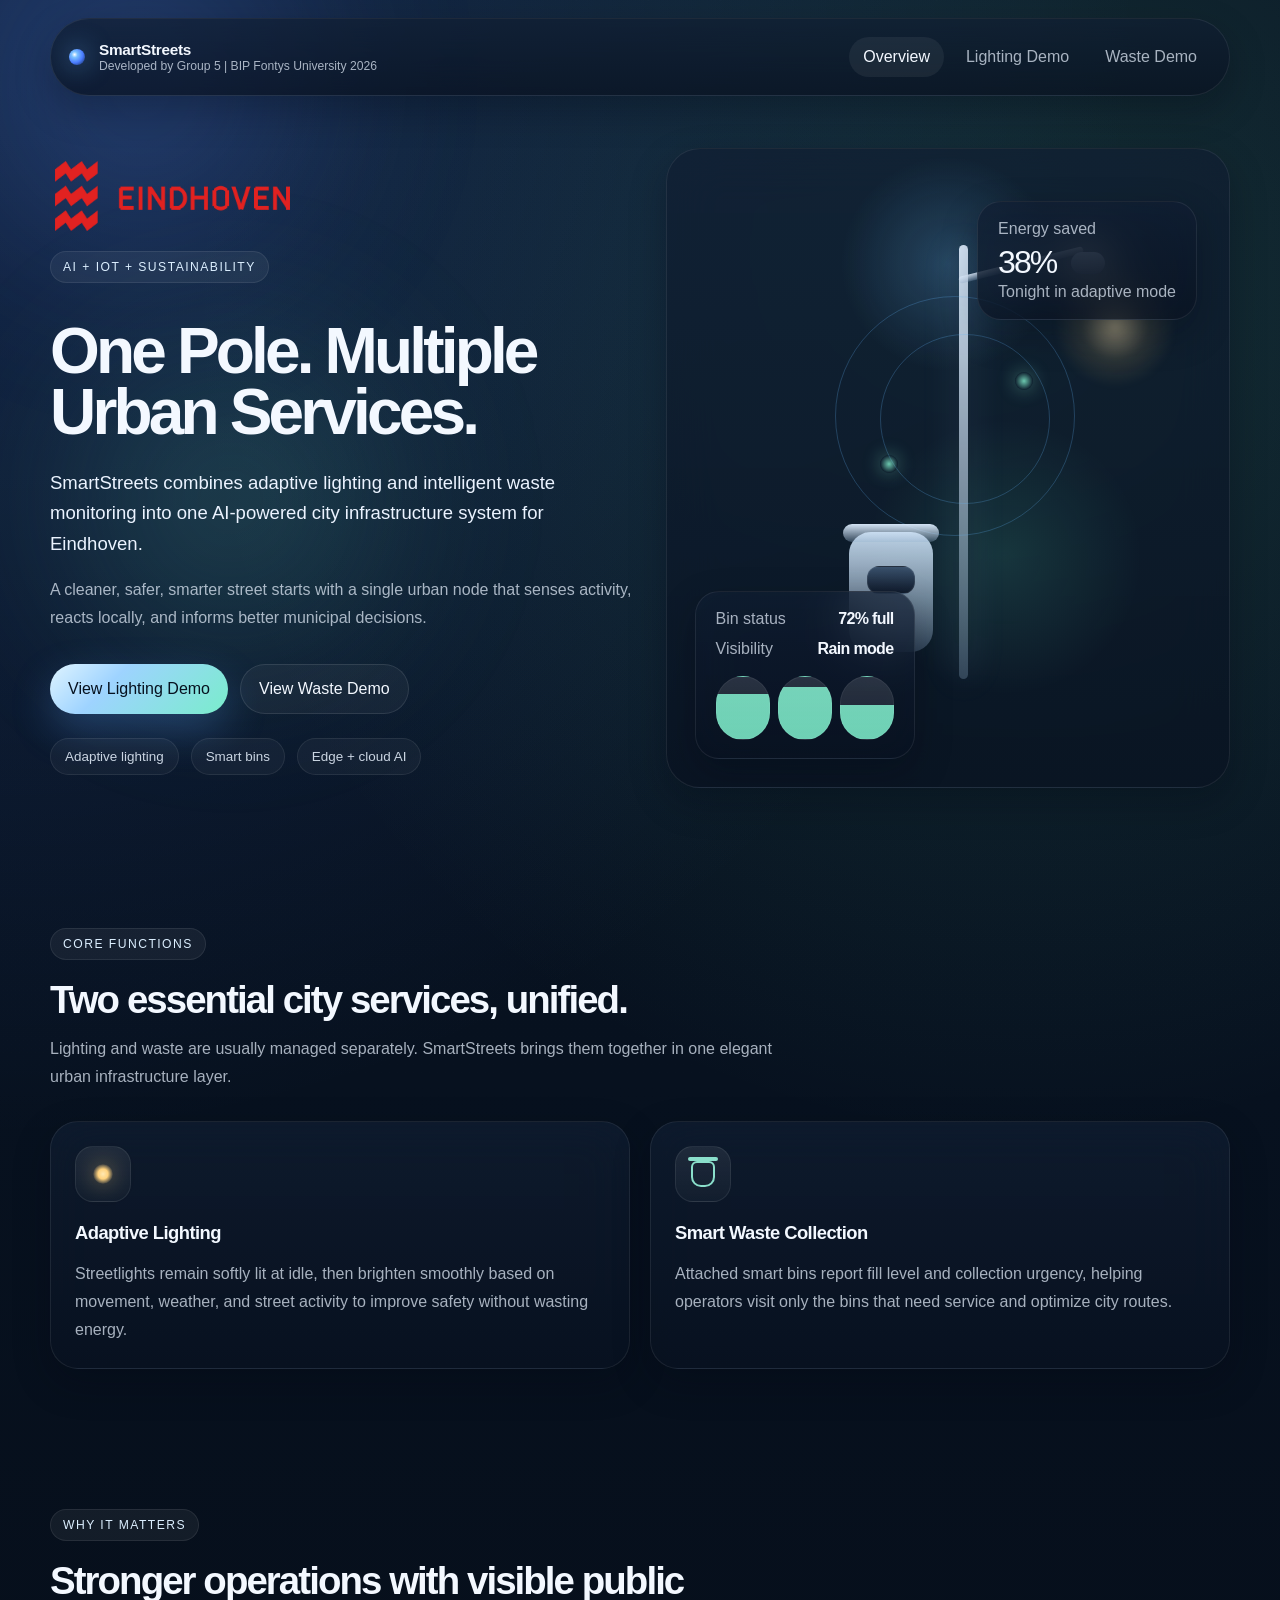
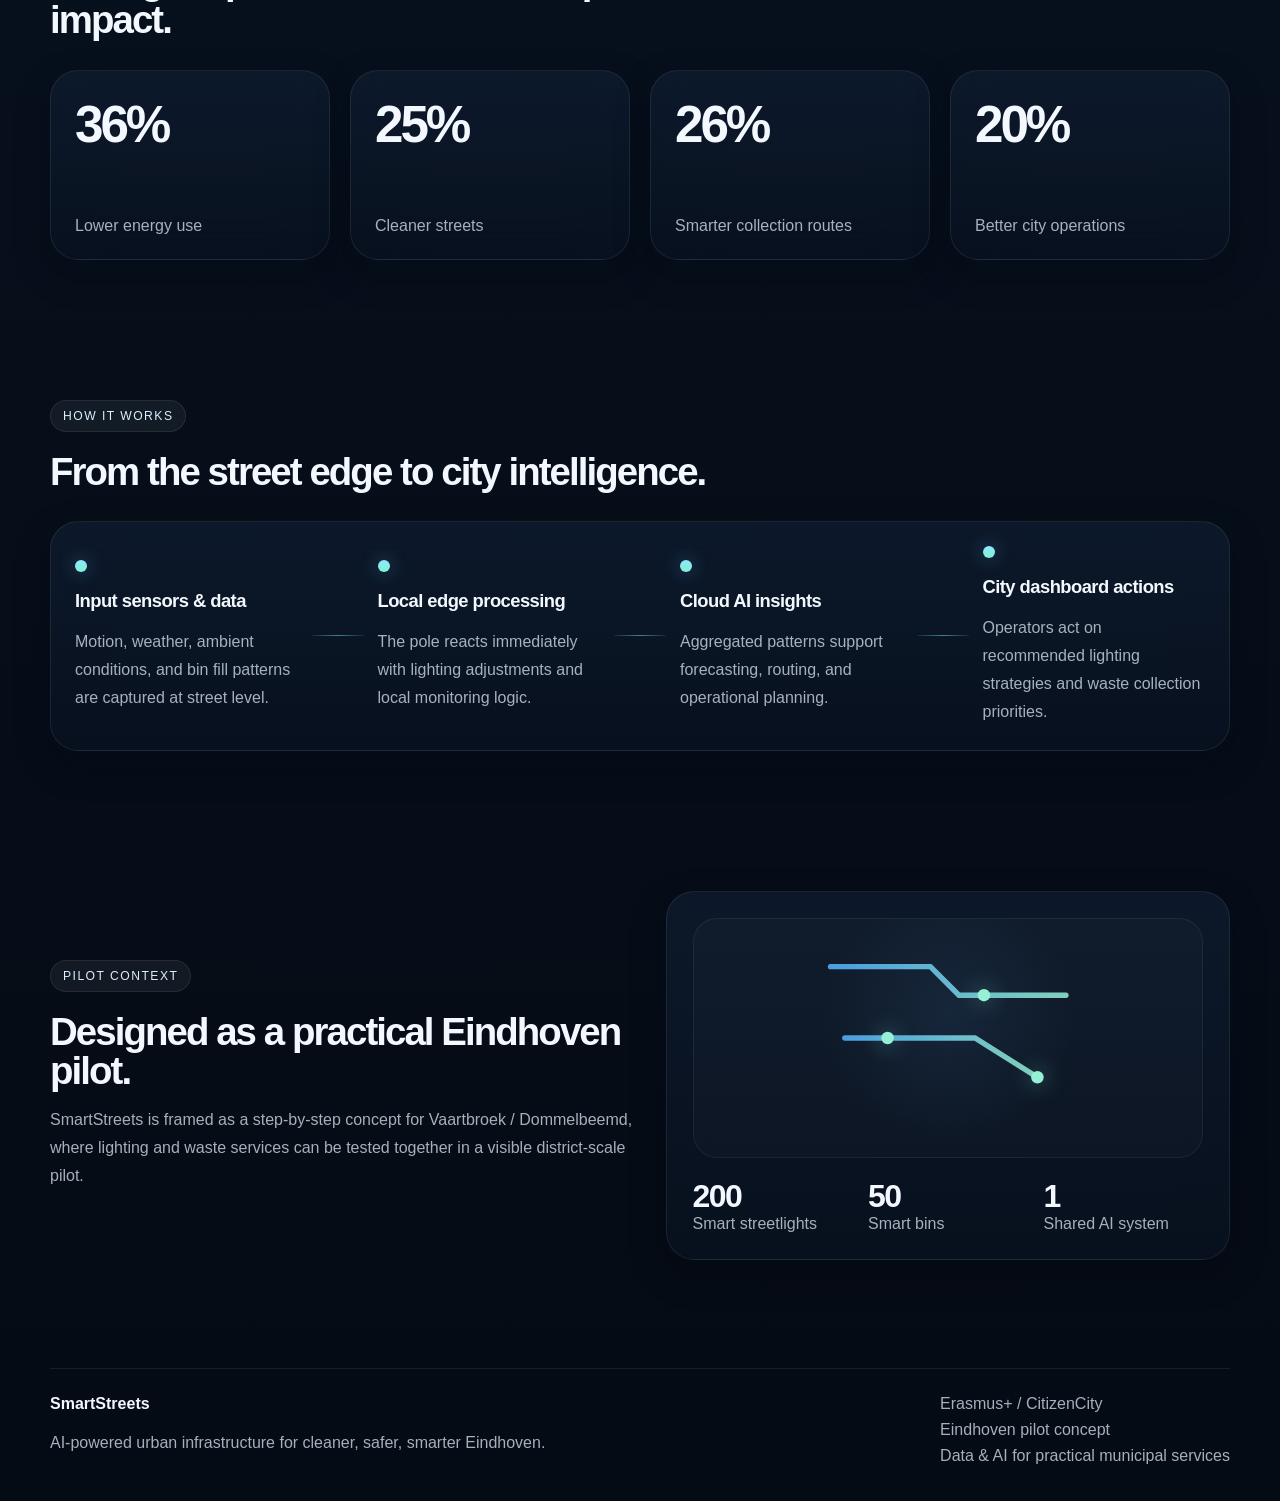
==== commit b44df21f: "Fix lightning bugs" ====
--- a/index.html
+++ b/index.html
@@ -19,7 +19,7 @@
           <span class="brand-mark"></span>
           <span>
             <strong>SmartStreets</strong>
-            <small>Developed by Group 5 | BIP Fontys University of Applied Sciences 2026</small>
+            <small>Developed by Group 5 | BIP Fontys University 2026</small>
           </span>
         </a>
         <button class="nav-toggle" type="button" aria-expanded="false" aria-label="Toggle navigation">
--- a/style.css
+++ b/style.css
@@ -315,7 +315,7 @@
 }
 
 .logo{
-  width: 20%;
+  width: 40%;
   display: flex;
   justify-content: center;
   align-items: center;
@@ -785,7 +785,7 @@
 }
 
 .legend-dot.idle {
-  background: rgba(235, 242, 255, 0.28);
+  background: rgba(255, 236, 188, 0.72);
 }
 
 .legend-dot.active,
@@ -799,8 +799,8 @@
   box-shadow: 0 0 12px rgba(255, 106, 122, 0.5);
 }
 
-.legend-dot.walker,
-.legend-dot.truck {
+.legend-dot.pedestrian-dot,
+.legend-dot.truck-dot {
   background: var(--mint);
   box-shadow: 0 0 12px rgba(131, 242, 207, 0.5);
 }
@@ -808,7 +808,8 @@
 .lighting-map,
 .waste-map {
   position: relative;
-  height: 560px;
+  aspect-ratio: 900 / 560;
+  height: auto;
   overflow: hidden;
   border-radius: 28px;
   border: 1px solid rgba(255, 255, 255, 0.06);
@@ -1246,7 +1247,7 @@
 
   .lighting-map,
   .waste-map {
-    height: 440px;
+    min-height: 440px;
   }
 
   .demo-controls {
@@ -1306,7 +1307,7 @@
 
   .lighting-map,
   .waste-map {
-    height: 360px;
+    min-height: 360px;
   }
 
   .legend {
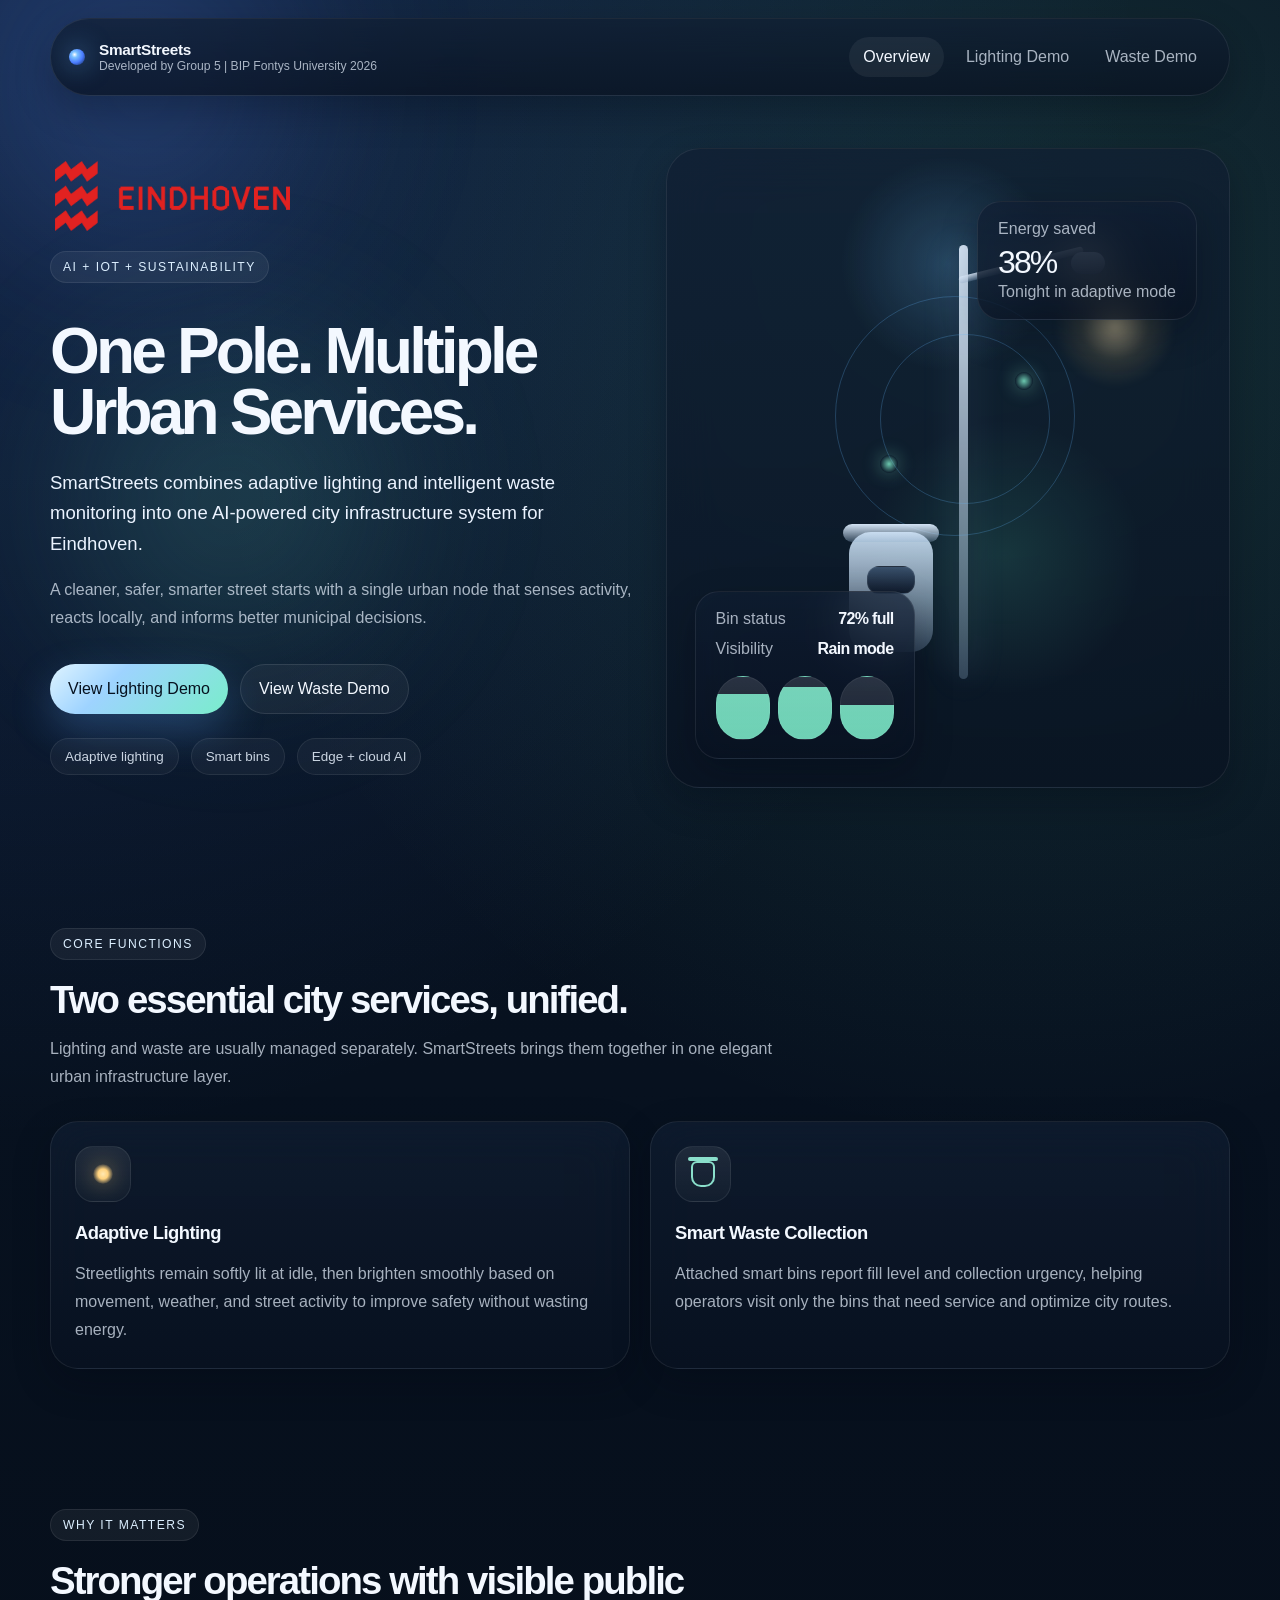
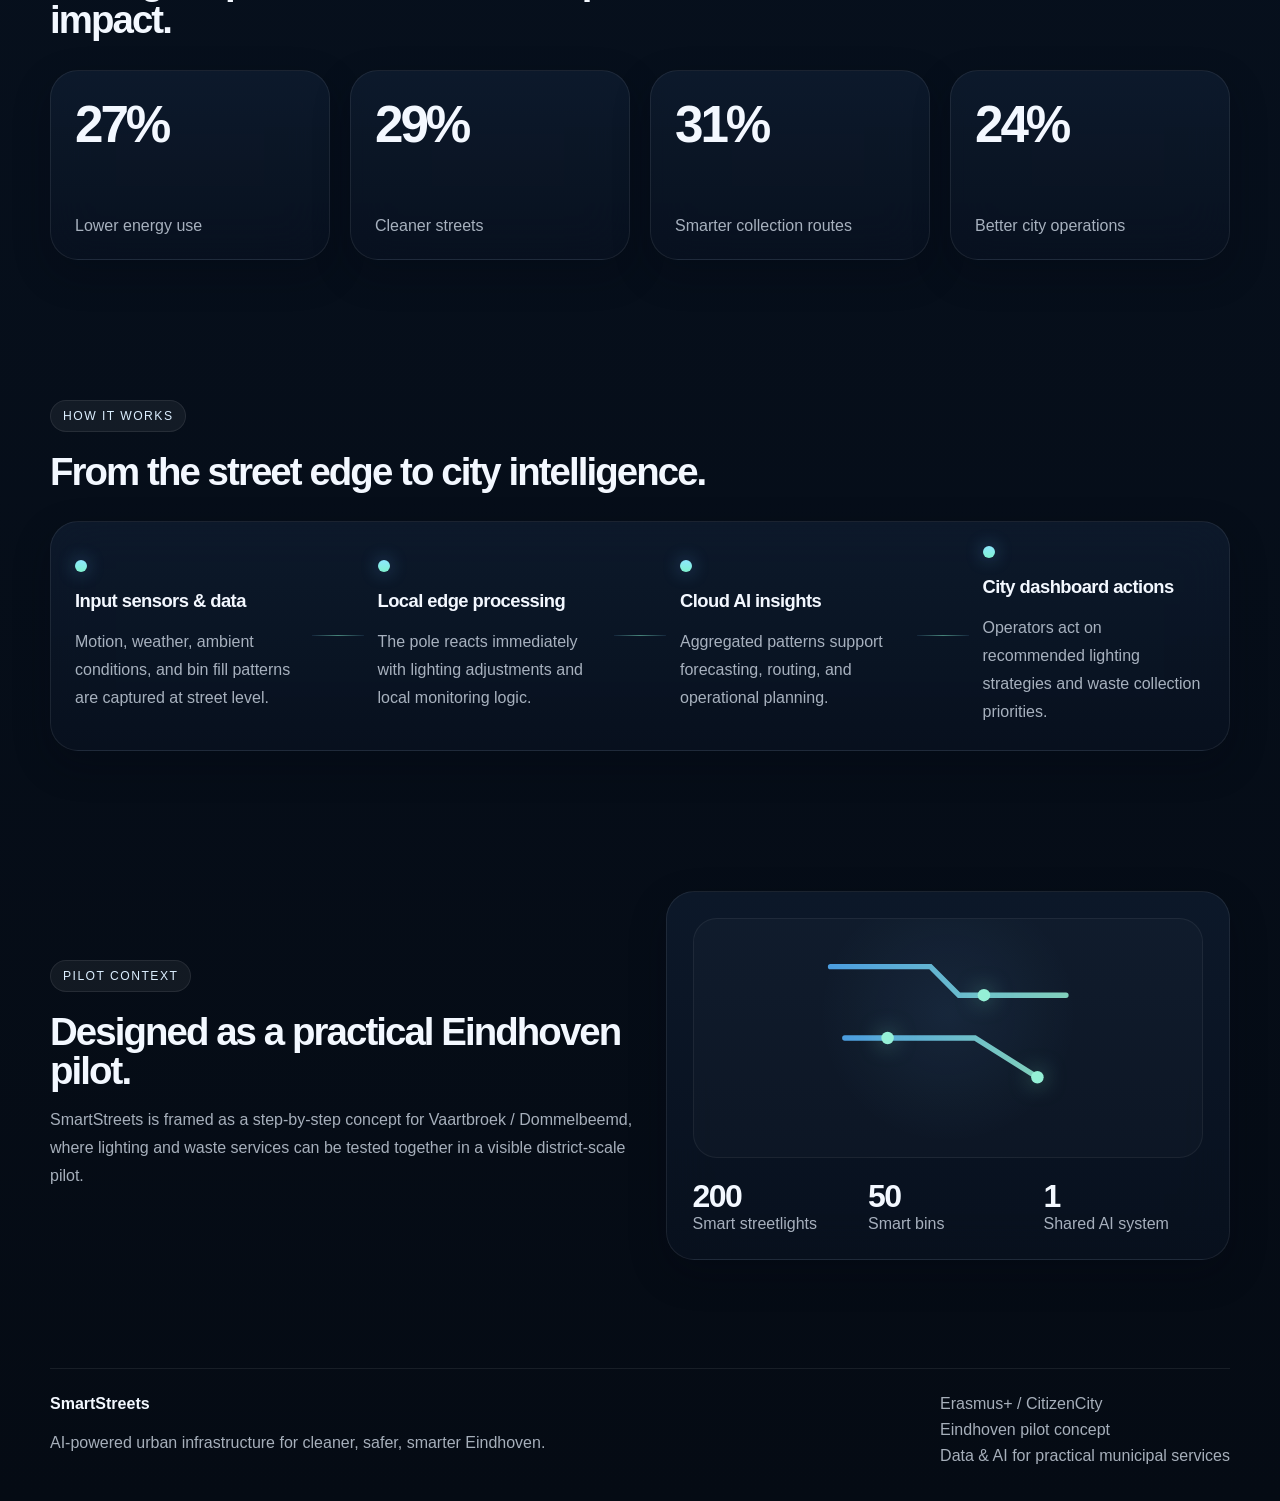
==== commit c711df08: "Fix route color" ====
--- a/index.html
+++ b/index.html
@@ -131,7 +131,7 @@
           </div>
           <div class="metrics-grid">
             <article class="metric-card glass reveal">
-              <strong data-count="42">0%</strong>
+              <strong data-count="27">0%</strong>
               <span>Lower energy use</span>
             </article>
             <article class="metric-card glass reveal" data-delay="80">
--- a/style.css
+++ b/style.css
@@ -859,8 +859,8 @@
 }
 
 .route-overlay path {
-  stroke: rgba(102, 184, 255, 0.58);
-  filter: drop-shadow(0 0 8px rgba(102, 184, 255, 0.28));
+  stroke: rgba(131, 242, 207, 0.78);
+  filter: drop-shadow(0 0 8px rgba(131, 242, 207, 0.28));
 }
 
 .light-node,
@@ -1015,16 +1015,34 @@
 }
 
 .mini-chart span {
+  height: calc(var(--bar-height, 42) * 1px);
   border-radius: 999px;
   background: linear-gradient(180deg, rgba(131, 242, 207, 0.12), rgba(102, 184, 255, 0.8));
   animation: chartPulse 4s ease-in-out infinite;
 }
 
-.mini-chart span:nth-child(1) { height: 34px; animation-delay: 0.1s; }
-.mini-chart span:nth-child(2) { height: 48px; animation-delay: 0.3s; }
-.mini-chart span:nth-child(3) { height: 60px; animation-delay: 0.5s; }
-.mini-chart span:nth-child(4) { height: 44px; animation-delay: 0.7s; }
-.mini-chart span:nth-child(5) { height: 56px; animation-delay: 0.9s; }
+.mini-chart span:nth-child(1) { animation-delay: 0.1s; }
+.mini-chart span:nth-child(2) { animation-delay: 0.3s; }
+.mini-chart span:nth-child(3) { animation-delay: 0.5s; }
+.mini-chart span:nth-child(4) { animation-delay: 0.7s; }
+.mini-chart span:nth-child(5) { animation-delay: 0.9s; }
+
+.mini-chart-labels {
+  margin-top: 10px;
+  display: grid;
+  grid-template-columns: repeat(5, 1fr);
+  gap: 10px;
+  color: rgba(228, 238, 251, 0.56);
+  font-size: 0.74rem;
+  text-align: center;
+}
+
+.chart-caption {
+  margin-top: 12px;
+  color: rgba(228, 238, 251, 0.58);
+  font-size: 0.84rem;
+  line-height: 1.5;
+}
 
 .bin-node {
   width: 18px;
